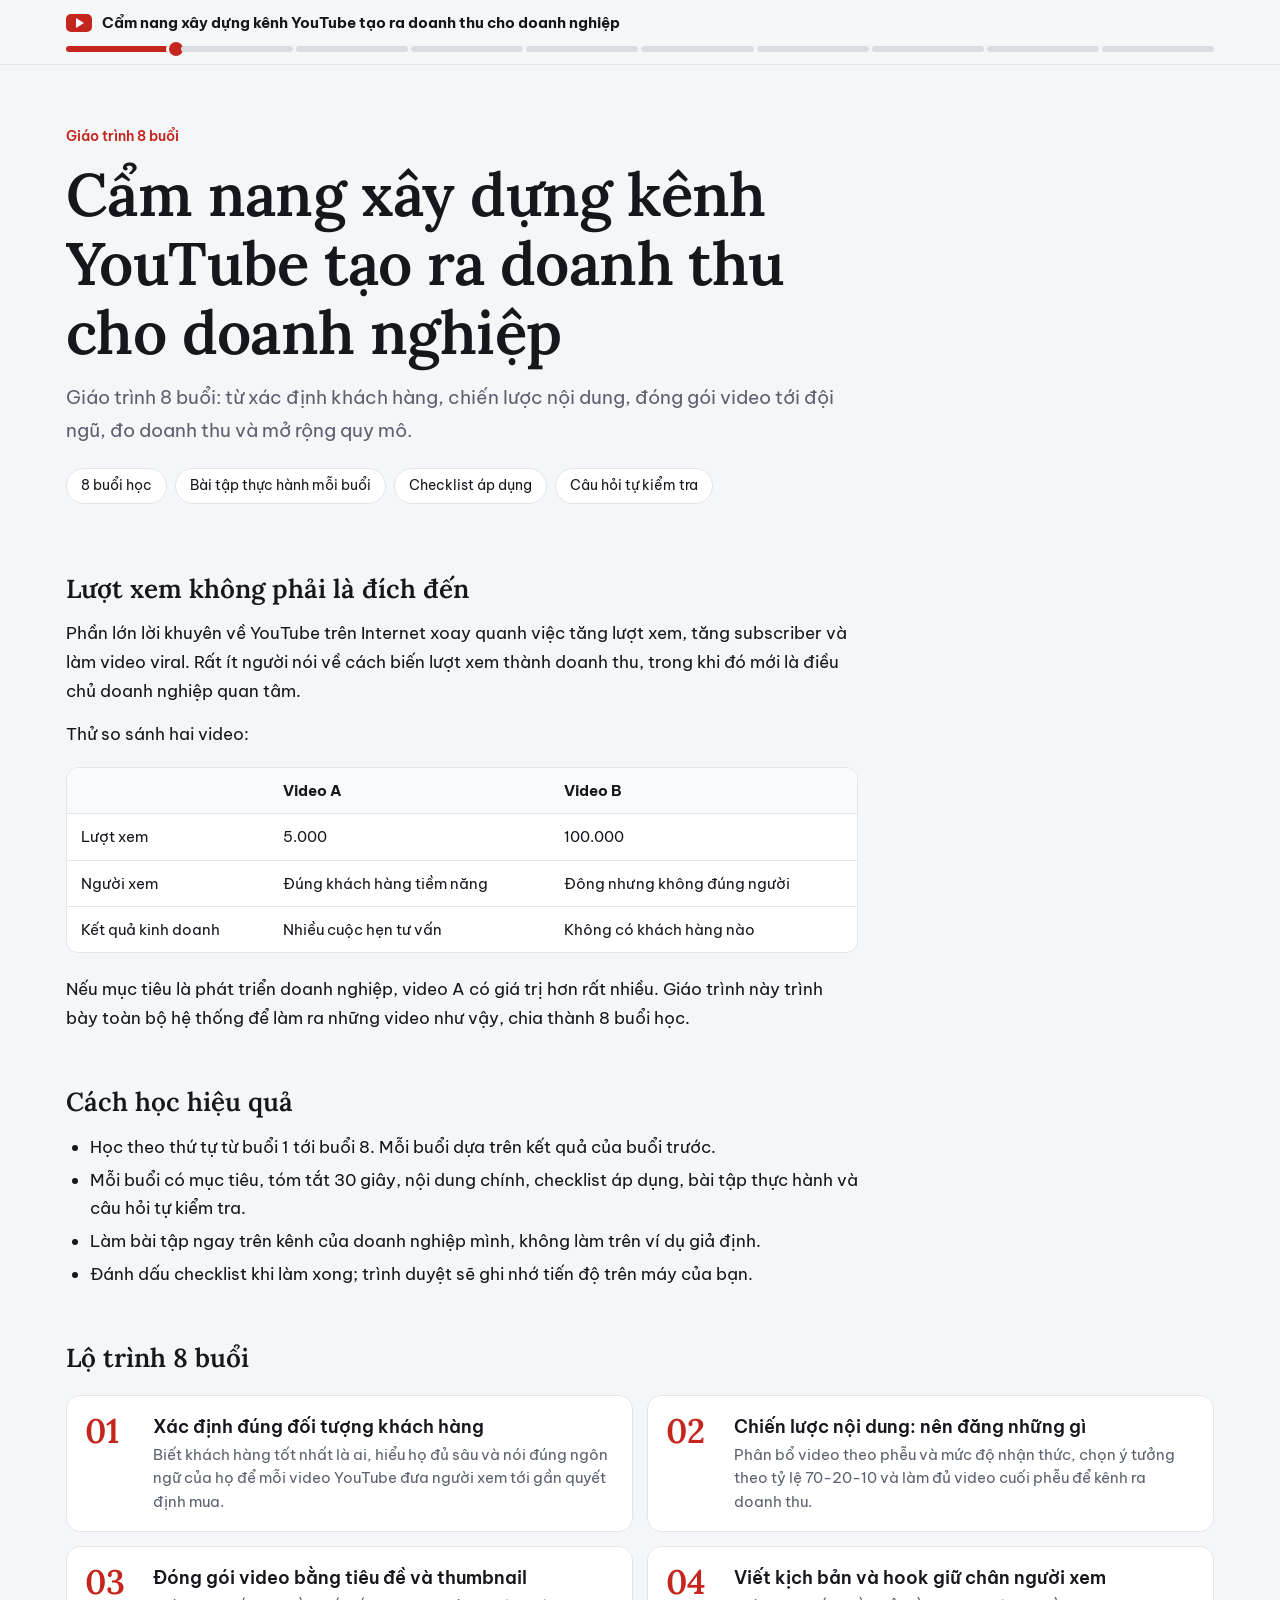
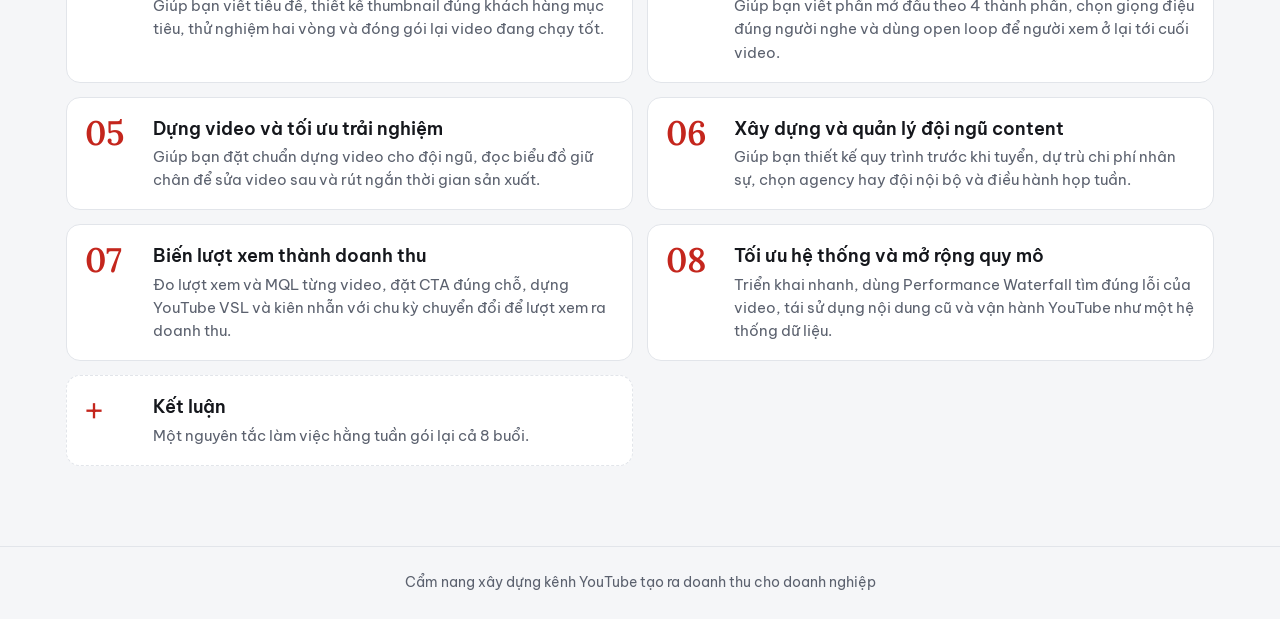
==== index.html @ d21af2de "Giáo trình 8 buổi: cẩm nang xây dựng kênh YouTube tạo ra doanh thu" ====
<!doctype html>
<html lang="vi">
<head>
<meta charset="utf-8">
<meta name="viewport" content="width=device-width, initial-scale=1">
<title>Cẩm nang xây dựng kênh YouTube tạo ra doanh thu cho doanh nghiệp</title>
<meta name="description" content="Giáo trình 8 buổi: từ xác định khách hàng, chiến lược nội dung, đóng gói video tới đội ngũ, đo doanh thu và mở rộng quy mô.">
<meta property="og:title" content="Cẩm nang xây dựng kênh YouTube tạo ra doanh thu cho doanh nghiệp">
<meta property="og:description" content="Giáo trình 8 buổi: từ xác định khách hàng, chiến lược nội dung, đóng gói video tới đội ngũ, đo doanh thu và mở rộng quy mô.">
<link rel="preconnect" href="https://fonts.googleapis.com"><link rel="preconnect" href="https://fonts.gstatic.com" crossorigin><link href="https://fonts.googleapis.com/css2?family=Be+Vietnam+Pro:wght@400;500;600;700&family=Lora:wght@500;600&display=swap&subset=vietnamese" rel="stylesheet">
<link rel="stylesheet" href="assets/style.css">
</head>
<body>
<header class="top"><div class="top-inner">
<a class="brand" href="index.html"><span class="play" aria-hidden="true"></span>Cẩm nang xây dựng kênh YouTube tạo ra doanh thu cho doanh nghiệp</a>
<nav class="chapters" aria-label="Các buổi học"><a href="index.html" class="current" aria-label="Trang chủ" aria-current=page><span>Trang chủ</span></a><a href="buoi-01.html" class="" aria-label="Buổi 1: Xác định đúng đối tượng khách hàng"><span>Buổi 1: Xác định đúng đối tượng khách hàng</span></a><a href="buoi-02.html" class="" aria-label="Buổi 2: Chiến lược nội dung: nên đăng những gì"><span>Buổi 2: Chiến lược nội dung: nên đăng những gì</span></a><a href="buoi-03.html" class="" aria-label="Buổi 3: Đóng gói video bằng tiêu đề và thumbnail"><span>Buổi 3: Đóng gói video bằng tiêu đề và thumbnail</span></a><a href="buoi-04.html" class="" aria-label="Buổi 4: Viết kịch bản và hook giữ chân người xem"><span>Buổi 4: Viết kịch bản và hook giữ chân người xem</span></a><a href="buoi-05.html" class="" aria-label="Buổi 5: Dựng video và tối ưu trải nghiệm"><span>Buổi 5: Dựng video và tối ưu trải nghiệm</span></a><a href="buoi-06.html" class="" aria-label="Buổi 6: Xây dựng và quản lý đội ngũ content"><span>Buổi 6: Xây dựng và quản lý đội ngũ content</span></a><a href="buoi-07.html" class="" aria-label="Buổi 7: Biến lượt xem thành doanh thu"><span>Buổi 7: Biến lượt xem thành doanh thu</span></a><a href="buoi-08.html" class="" aria-label="Buổi 8: Tối ưu hệ thống và mở rộng quy mô"><span>Buổi 8: Tối ưu hệ thống và mở rộng quy mô</span></a><a href="ket-luan.html" class="" aria-label="Kết luận"><span>Kết luận</span></a></nav>
</div></header>
<section class="hero"><p class="kicker">Giáo trình 8 buổi</p><h1>Cẩm nang xây dựng kênh YouTube tạo ra doanh thu cho doanh nghiệp</h1><p class="lede">Giáo trình 8 buổi: từ xác định khách hàng, chiến lược nội dung, đóng gói video tới đội ngũ, đo doanh thu và mở rộng quy mô.</p><ul class="meta"><li>8 buổi học</li><li>Bài tập thực hành mỗi buổi</li><li>Checklist áp dụng</li><li>Câu hỏi tự kiểm tra</li></ul></section><div class="home"><div class="home-text"><h2 id="luot-xem-khong-phai-la-dich-den">Lượt xem không phải là đích đến</h2>
<p>Phần lớn lời khuyên về YouTube trên Internet xoay quanh việc tăng lượt xem, tăng subscriber và làm video viral. Rất ít người nói về cách biến lượt xem thành doanh thu, trong khi đó mới là điều chủ doanh nghiệp quan tâm.</p>
<p>Thử so sánh hai video:</p>
<div class="table-wrap"><table>
<thead>
<tr>
<th></th>
<th>Video A</th>
<th>Video B</th>
</tr>
</thead>
<tbody>
<tr>
<td>Lượt xem</td>
<td>5.000</td>
<td>100.000</td>
</tr>
<tr>
<td>Người xem</td>
<td>Đúng khách hàng tiềm năng</td>
<td>Đông nhưng không đúng người</td>
</tr>
<tr>
<td>Kết quả kinh doanh</td>
<td>Nhiều cuộc hẹn tư vấn</td>
<td>Không có khách hàng nào</td>
</tr>
</tbody>
</table></div>
<p>Nếu mục tiêu là phát triển doanh nghiệp, video A có giá trị hơn rất nhiều. Giáo trình này trình bày toàn bộ hệ thống để làm ra những video như vậy, chia thành 8 buổi học.</p>
<h2 id="cach-hoc-hieu-qua">Cách học hiệu quả</h2>
<ul>
<li>Học theo thứ tự từ buổi 1 tới buổi 8. Mỗi buổi dựa trên kết quả của buổi trước.</li>
<li>Mỗi buổi có mục tiêu, tóm tắt 30 giây, nội dung chính, checklist áp dụng, bài tập thực hành và câu hỏi tự kiểm tra.</li>
<li>Làm bài tập ngay trên kênh của doanh nghiệp mình, không làm trên ví dụ giả định.</li>
<li>Đánh dấu checklist khi làm xong; trình duyệt sẽ ghi nhớ tiến độ trên máy của bạn.</li>
</ul></div><h2 id="lo-trinh">Lộ trình 8 buổi</h2><ol class="course-map"><li><a href="buoi-01.html"><span class="n">01</span><div><h3>Xác định đúng đối tượng khách hàng</h3><p>Biết khách hàng tốt nhất là ai, hiểu họ đủ sâu và nói đúng ngôn ngữ của họ để mỗi video YouTube đưa người xem tới gần quyết định mua.</p></div></a></li><li><a href="buoi-02.html"><span class="n">02</span><div><h3>Chiến lược nội dung: nên đăng những gì</h3><p>Phân bổ video theo phễu và mức độ nhận thức, chọn ý tưởng theo tỷ lệ 70-20-10 và làm đủ video cuối phễu để kênh ra doanh thu.</p></div></a></li><li><a href="buoi-03.html"><span class="n">03</span><div><h3>Đóng gói video bằng tiêu đề và thumbnail</h3><p>Giúp bạn viết tiêu đề, thiết kế thumbnail đúng khách hàng mục tiêu, thử nghiệm hai vòng và đóng gói lại video đang chạy tốt.</p></div></a></li><li><a href="buoi-04.html"><span class="n">04</span><div><h3>Viết kịch bản và hook giữ chân người xem</h3><p>Giúp bạn viết phần mở đầu theo 4 thành phần, chọn giọng điệu đúng người nghe và dùng open loop để người xem ở lại tới cuối video.</p></div></a></li><li><a href="buoi-05.html"><span class="n">05</span><div><h3>Dựng video và tối ưu trải nghiệm</h3><p>Giúp bạn đặt chuẩn dựng video cho đội ngũ, đọc biểu đồ giữ chân để sửa video sau và rút ngắn thời gian sản xuất.</p></div></a></li><li><a href="buoi-06.html"><span class="n">06</span><div><h3>Xây dựng và quản lý đội ngũ content</h3><p>Giúp bạn thiết kế quy trình trước khi tuyển, dự trù chi phí nhân sự, chọn agency hay đội nội bộ và điều hành họp tuần.</p></div></a></li><li><a href="buoi-07.html"><span class="n">07</span><div><h3>Biến lượt xem thành doanh thu</h3><p>Đo lượt xem và MQL từng video, đặt CTA đúng chỗ, dựng YouTube VSL và kiên nhẫn với chu kỳ chuyển đổi để lượt xem ra doanh thu.</p></div></a></li><li><a href="buoi-08.html"><span class="n">08</span><div><h3>Tối ưu hệ thống và mở rộng quy mô</h3><p>Triển khai nhanh, dùng Performance Waterfall tìm đúng lỗi của video, tái sử dụng nội dung cũ và vận hành YouTube như một hệ thống dữ liệu.</p></div></a></li><li class="end"><a href="ket-luan.html"><span class="n">+</span><div><h3>Kết luận</h3><p>Một nguyên tắc làm việc hằng tuần gói lại cả 8 buổi.</p></div></a></li></ol></div>
<footer>Cẩm nang xây dựng kênh YouTube tạo ra doanh thu cho doanh nghiệp</footer>
<script src="assets/app.js"></script>
</body>
</html>
---- assets/style.css ----
/* Cẩm nang YouTube doanh thu: giao diện dùng chung */
:root {
  --paper: #f5f6f8;
  --surface: #ffffff;
  --ink: #15171c;
  --muted: #5b616e;
  --line: #e2e5ea;
  --accent: #c4261d;
  --accent-soft: #fbe9e7;
  --note: #1f5f8b;
  --note-soft: #e8f1f8;
  --warn: #9a5b00;
  --warn-soft: #fdf3e2;
  --ok: #24704a;
  --ok-soft: #e7f4ec;
  --rail: #d9dce2;
  --serif: "Lora", Georgia, serif;
  --sans: "Be Vietnam Pro", system-ui, sans-serif;
  --measure: 72ch;
  color-scheme: light;
}
@media (prefers-color-scheme: dark) {
  :root {
    --paper: #121419; --surface: #1a1d24; --ink: #eceef2; --muted: #a3a9b6; --line: #2b2f39;
    --accent: #ff5a4e; --accent-soft: #3a1d1b; --note: #7cb8e6; --note-soft: #172634;
    --warn: #f0b456; --warn-soft: #33270f; --ok: #6fcf98; --ok-soft: #13291d; --rail: #343947;
    color-scheme: dark;
  }
}
* { box-sizing: border-box; }
html { scroll-behavior: smooth; }
@media (prefers-reduced-motion: reduce) { html { scroll-behavior: auto; } }
body { margin: 0; background: var(--paper); color: var(--ink); font: 400 17px/1.7 var(--sans); -webkit-font-smoothing: antialiased; }
a { color: var(--accent); text-underline-offset: 3px; }
a:focus-visible, button:focus-visible, input:focus-visible, summary:focus-visible { outline: 3px solid var(--accent); outline-offset: 2px; border-radius: 4px; }

/* Thanh trên cùng và thanh chương kiểu video */
.top { position: sticky; top: 0; z-index: 10; background: color-mix(in srgb, var(--paper) 92%, transparent); backdrop-filter: blur(8px); border-bottom: 1px solid var(--line); }
.top-inner { max-width: 1180px; margin: 0 auto; padding: 10px 16px 12px; }
.brand { display: flex; align-items: center; gap: 10px; text-decoration: none; color: var(--ink); font-weight: 700; font-size: 15px; }
.brand .play { width: 26px; height: 18px; border-radius: 5px; background: var(--accent); position: relative; flex: none; }
.brand .play::after { content: ""; position: absolute; left: 10px; top: 4px; border-left: 8px solid #fff; border-top: 5px solid transparent; border-bottom: 5px solid transparent; }
.chapters { display: grid; grid-template-columns: repeat(10, 1fr); gap: 3px; margin-top: 10px; }
.chapters a { display: block; height: 6px; border-radius: 3px; background: var(--rail); position: relative; }
.chapters a.done { background: color-mix(in srgb, var(--accent) 45%, var(--rail)); }
.chapters a.current { background: var(--accent); }
.chapters a.current::after { content: ""; position: absolute; right: -5px; top: -4px; width: 14px; height: 14px; border-radius: 50%; background: var(--accent); box-shadow: 0 0 0 3px var(--paper); }
.chapters a span { position: absolute; left: 0; top: 12px; font-size: 11px; color: var(--muted); white-space: nowrap; opacity: 0; pointer-events: none; transition: opacity .15s; }
.chapters a:hover span, .chapters a:focus-visible span { opacity: 1; }

/* Khung trang */
.layout { max-width: 1180px; margin: 0 auto; padding: 32px 16px 80px; display: grid; grid-template-columns: 240px minmax(0, 1fr); gap: 56px; }
.toc { position: sticky; top: 92px; align-self: start; font-size: 14px; max-height: calc(100vh - 110px); overflow: auto; }
.toc h2 { font: 600 12px/1.4 var(--sans); color: var(--muted); margin: 0 0 10px; }
.toc ol { list-style: none; margin: 0; padding: 0; border-left: 2px solid var(--line); }
.toc li a { display: block; padding: 5px 0 5px 14px; margin-left: -2px; border-left: 2px solid transparent; color: var(--muted); text-decoration: none; line-height: 1.4; }
.toc li a:hover { color: var(--ink); }
.toc li a.active { color: var(--accent); border-left-color: var(--accent); font-weight: 600; }
main { min-width: 0; max-width: var(--measure); }

/* Đầu trang buổi học */
.lesson-head { margin-bottom: 36px; }
.kicker { display: inline-flex; align-items: center; gap: 8px; font-weight: 600; font-size: 14px; color: var(--accent); margin: 0 0 12px; }
.kicker .num { display: inline-grid; place-items: center; min-width: 30px; height: 30px; padding: 0 8px; border-radius: 8px; background: var(--accent); color: #fff; font-size: 14px; }
h1 { font: 600 clamp(30px, 4.4vw, 46px)/1.15 var(--serif); letter-spacing: -.01em; margin: 0 0 14px; }
.lede { font-size: 19px; color: var(--muted); margin: 0; }
h2 { font: 600 26px/1.3 var(--serif); margin: 52px 0 14px; scroll-margin-top: 96px; }
h3 { font: 600 19px/1.4 var(--sans); margin: 30px 0 8px; scroll-margin-top: 96px; }
p { margin: 0 0 14px; }
ul, ol { padding-left: 24px; margin: 0 0 16px; }
li { margin: 4px 0; }
strong { font-weight: 650; }

/* Bảng */
.table-wrap { overflow-x: auto; margin: 18px 0 22px; border: 1px solid var(--line); border-radius: 12px; background: var(--surface); }
table { border-collapse: collapse; width: 100%; font-size: 15px; line-height: 1.55; }
th, td { text-align: left; vertical-align: top; padding: 11px 14px; border-bottom: 1px solid var(--line); }
th { font-weight: 650; background: color-mix(in srgb, var(--surface) 80%, var(--line)); }
tr:last-child td { border-bottom: 0; }

/* Hộp nhấn */
blockquote { margin: 22px 0; padding: 14px 18px; border-radius: 10px; border-left: 4px solid var(--line); background: var(--surface); }
blockquote p:last-child { margin-bottom: 0; }
.callout-label { display: block; font-size: 13px; font-weight: 700; margin-bottom: 4px; }
.callout-ghi-nho { border-left-color: var(--accent); background: var(--accent-soft); }
.callout-ghi-nho .callout-label { color: var(--accent); }
.callout-luu-y { border-left-color: var(--warn); background: var(--warn-soft); }
.callout-luu-y .callout-label { color: var(--warn); }
.callout-vi-du { border-left-color: var(--note); background: var(--note-soft); }
.callout-vi-du .callout-label { color: var(--note); }
.callout-tom-tat { border: 1px solid var(--line); border-left: 4px solid var(--ink); font-size: 18px; }

/* Mục tiêu */
.goals { list-style: none; padding: 0; display: grid; gap: 8px; }
.goals li { background: var(--surface); border: 1px solid var(--line); border-radius: 10px; padding: 10px 14px 10px 42px; position: relative; margin: 0; }
.goals li::before { content: ""; position: absolute; left: 15px; top: 17px; width: 12px; height: 12px; border-radius: 50%; border: 3px solid var(--accent); }

/* Checklist */
.checklist { list-style: none; padding: 0; }
.checklist li { margin: 0; border-bottom: 1px dashed var(--line); }
.checklist label { display: flex; gap: 12px; padding: 10px 2px; cursor: pointer; }
.checklist input { width: 20px; height: 20px; margin-top: 4px; accent-color: var(--ok); flex: none; }
.checklist input:checked + span { color: var(--muted); text-decoration: line-through; text-decoration-color: var(--ok); }
.progress-note { font-size: 14px; color: var(--muted); }

/* Câu hỏi tự kiểm tra */
.quiz { counter-reset: q; list-style: none; padding: 0; }
.quiz li { counter-increment: q; background: var(--surface); border: 1px solid var(--line); border-radius: 10px; padding: 12px 16px 12px 50px; position: relative; margin: 0 0 10px; }
.quiz li::before { content: counter(q); position: absolute; left: 14px; top: 12px; width: 24px; height: 24px; border-radius: 6px; background: var(--ink); color: var(--paper); font-size: 13px; font-weight: 700; display: grid; place-items: center; }
.quiz details { margin-top: 6px; font-size: 15px; color: var(--muted); }
.quiz summary { cursor: pointer; color: var(--accent); font-weight: 600; }

/* Điều hướng cuối trang */
.pager { display: grid; grid-template-columns: 1fr 1fr; gap: 14px; margin-top: 64px; }
.pager a { display: block; padding: 16px 18px; border: 1px solid var(--line); border-radius: 12px; background: var(--surface); text-decoration: none; color: var(--ink); }
.pager a:hover { border-color: var(--accent); }
.pager small { display: block; color: var(--muted); font-size: 13px; }
.pager .next { text-align: right; grid-column: 2; }

/* Trang chủ */
.hero { max-width: 1180px; margin: 0 auto; padding: 56px 16px 8px; }
.hero h1 { max-width: 20ch; font-size: clamp(34px, 5.4vw, 60px); }
.hero .lede { max-width: 62ch; }
.hero .meta { display: flex; flex-wrap: wrap; gap: 8px; margin: 22px 0 0; padding: 0; list-style: none; }
.hero .meta li { border: 1px solid var(--line); background: var(--surface); border-radius: 99px; padding: 5px 14px; font-size: 14px; margin: 0; }
.home { max-width: 1180px; margin: 0 auto; padding: 8px 16px 80px; }
.home-text { max-width: var(--measure); }
.course-map { list-style: none; padding: 0; margin: 20px 0 0; display: grid; grid-template-columns: repeat(2, minmax(0, 1fr)); gap: 14px; }
.course-map li { margin: 0; }
.course-map a { display: grid; grid-template-columns: 54px 1fr; gap: 14px; height: 100%; padding: 18px; border: 1px solid var(--line); border-radius: 14px; background: var(--surface); text-decoration: none; color: var(--ink); }
.course-map a:hover { border-color: var(--accent); }
.course-map .n { font: 600 34px/1 var(--serif); color: var(--accent); }
.course-map h3 { margin: 0 0 4px; font-size: 18px; }
.course-map p { margin: 0; font-size: 15px; color: var(--muted); line-height: 1.55; }
.course-map .end a { border-style: dashed; }

footer { border-top: 1px solid var(--line); padding: 24px 16px; text-align: center; font-size: 14px; color: var(--muted); }

@media (max-width: 900px) {
  .layout { grid-template-columns: 1fr; gap: 0; padding-top: 22px; }
  .toc { display: none; }
  .course-map { grid-template-columns: 1fr; }
  body { font-size: 16px; }
}
@media print {
  .top, .toc, .pager, footer { display: none; }
  .layout { display: block; padding: 0; }
  body { background: #fff; color: #000; font-size: 12pt; }
  h2 { break-after: avoid; }
  blockquote, table, .quiz li { break-inside: avoid; }
  .quiz details { display: block; }
  .quiz details > *:not(summary) { display: block; }
}
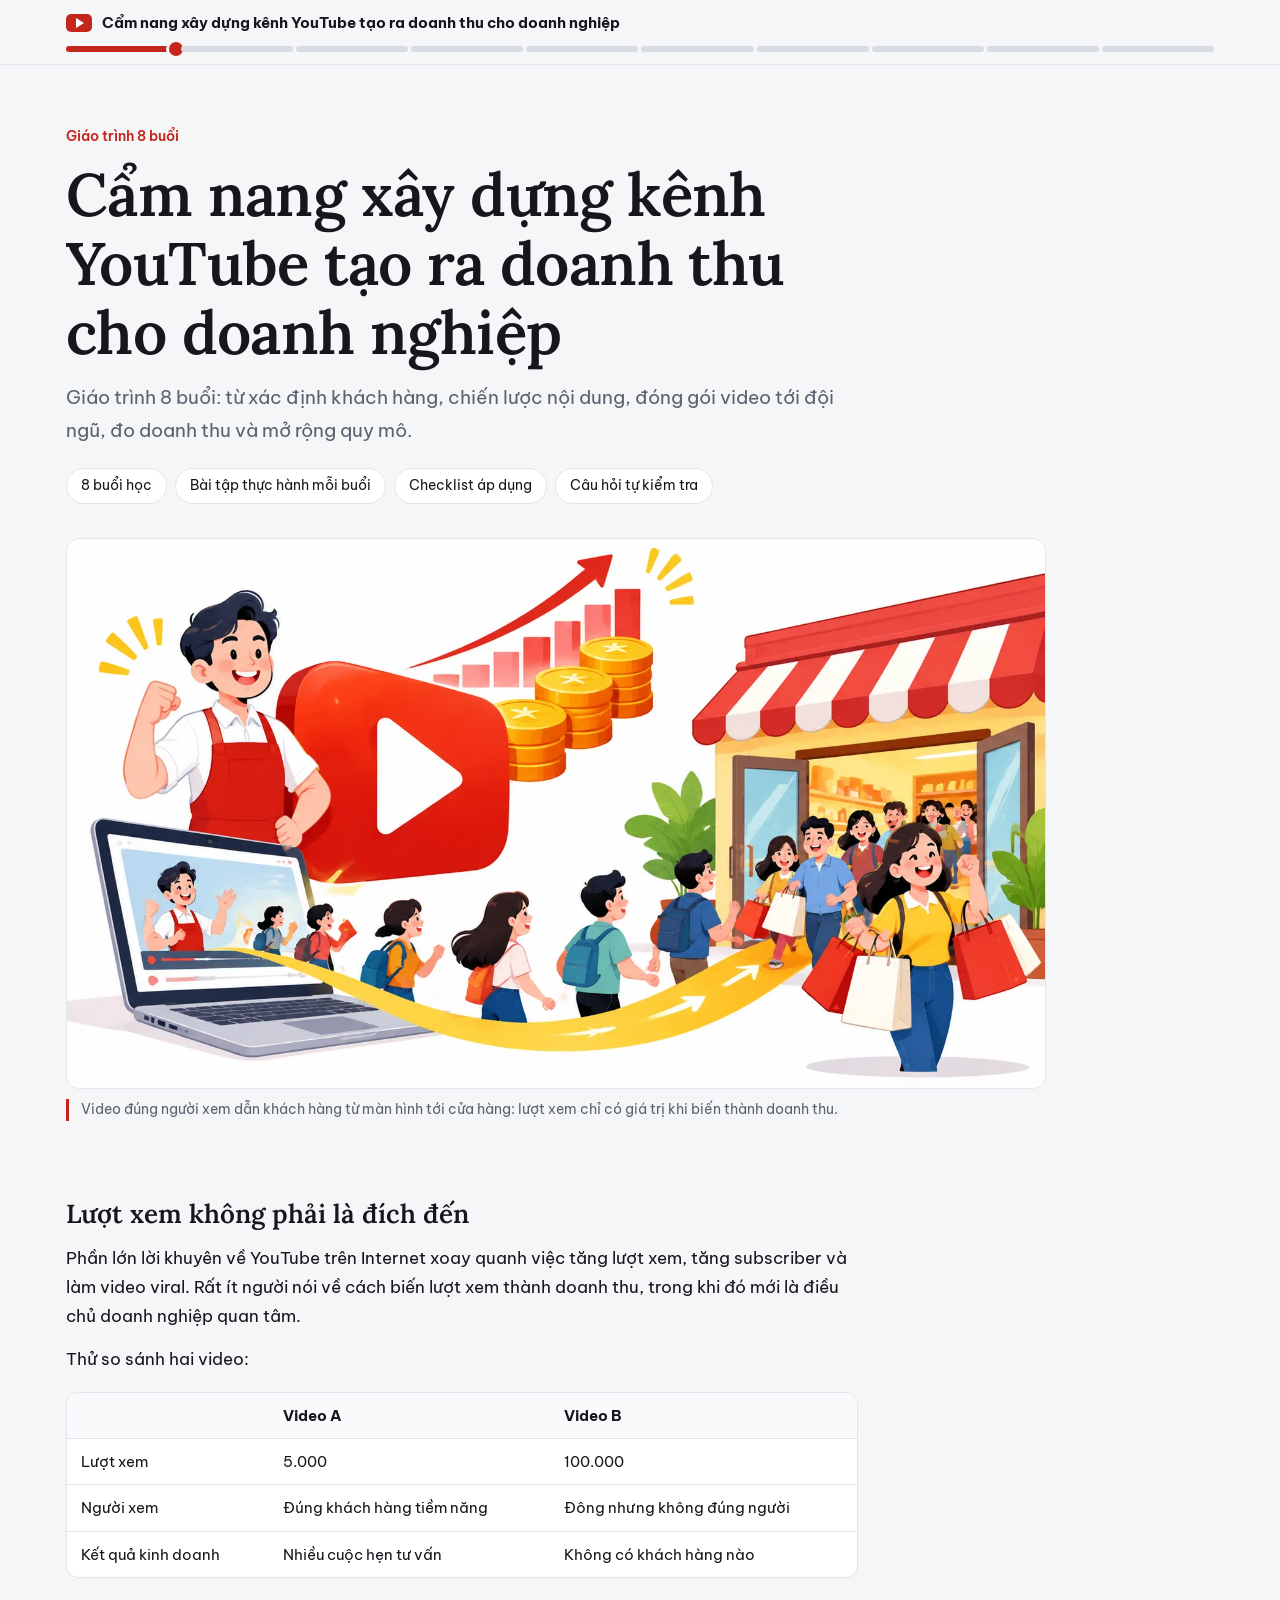
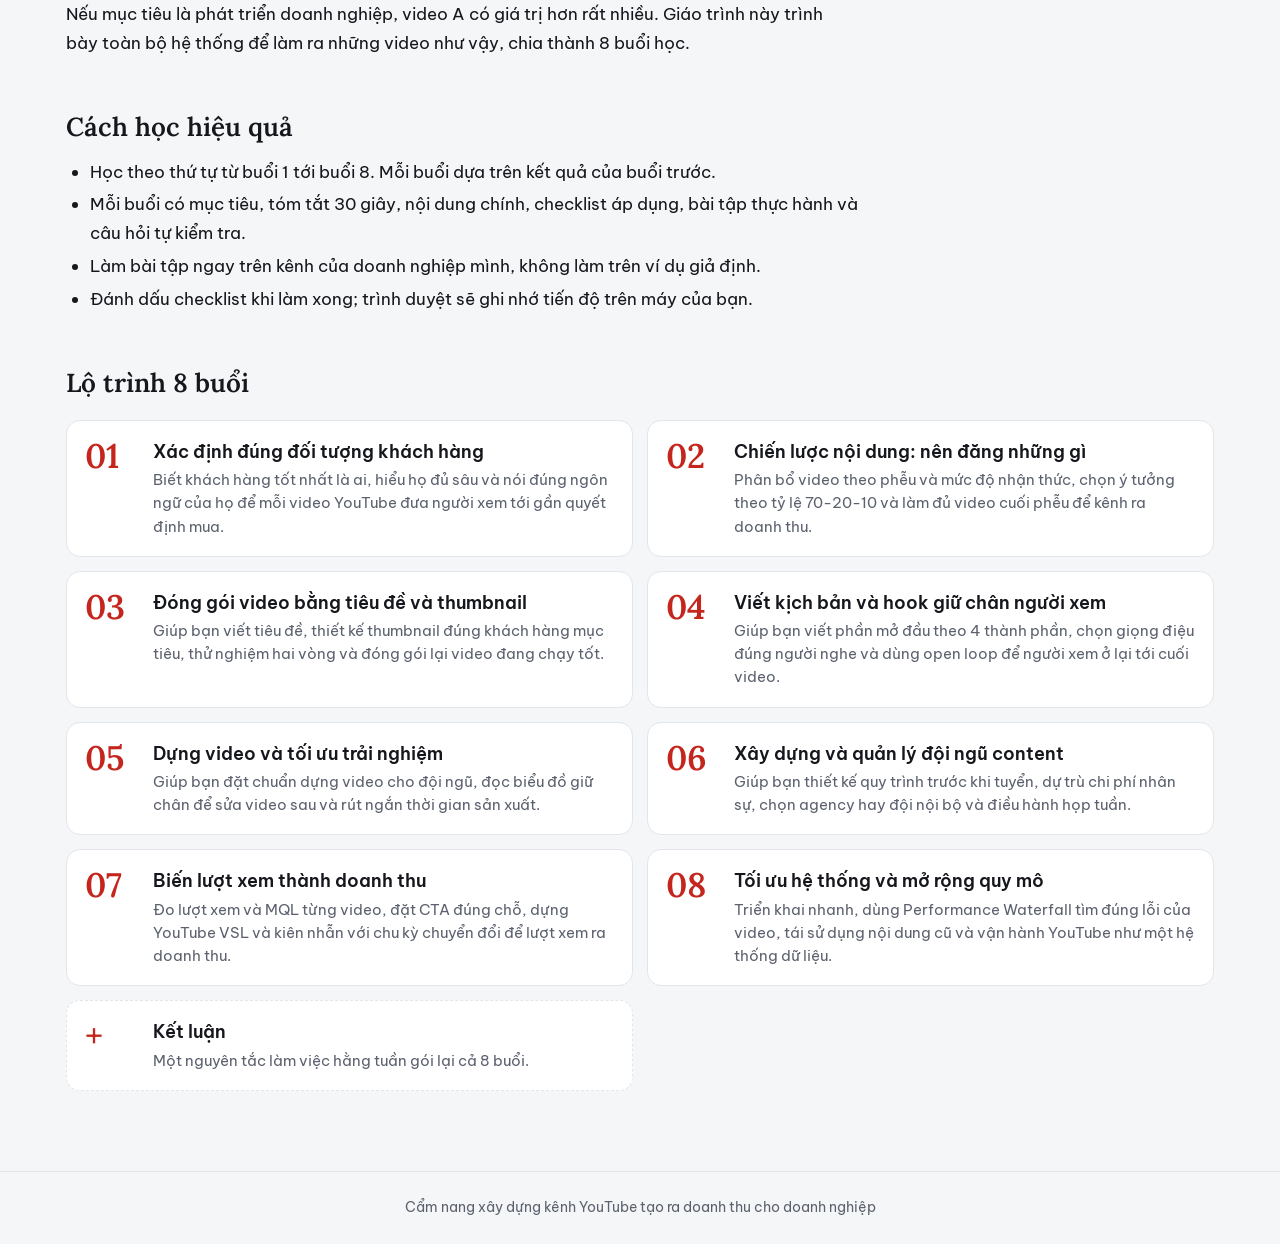
==== commit e722caee: "Thêm hình minh họa cho trang chủ và 8 buổi" ====
--- a/index.html
+++ b/index.html
@@ -15,7 +15,7 @@
 <a class="brand" href="index.html"><span class="play" aria-hidden="true"></span>Cẩm nang xây dựng kênh YouTube tạo ra doanh thu cho doanh nghiệp</a>
 <nav class="chapters" aria-label="Các buổi học"><a href="index.html" class="current" aria-label="Trang chủ" aria-current=page><span>Trang chủ</span></a><a href="buoi-01.html" class="" aria-label="Buổi 1: Xác định đúng đối tượng khách hàng"><span>Buổi 1: Xác định đúng đối tượng khách hàng</span></a><a href="buoi-02.html" class="" aria-label="Buổi 2: Chiến lược nội dung: nên đăng những gì"><span>Buổi 2: Chiến lược nội dung: nên đăng những gì</span></a><a href="buoi-03.html" class="" aria-label="Buổi 3: Đóng gói video bằng tiêu đề và thumbnail"><span>Buổi 3: Đóng gói video bằng tiêu đề và thumbnail</span></a><a href="buoi-04.html" class="" aria-label="Buổi 4: Viết kịch bản và hook giữ chân người xem"><span>Buổi 4: Viết kịch bản và hook giữ chân người xem</span></a><a href="buoi-05.html" class="" aria-label="Buổi 5: Dựng video và tối ưu trải nghiệm"><span>Buổi 5: Dựng video và tối ưu trải nghiệm</span></a><a href="buoi-06.html" class="" aria-label="Buổi 6: Xây dựng và quản lý đội ngũ content"><span>Buổi 6: Xây dựng và quản lý đội ngũ content</span></a><a href="buoi-07.html" class="" aria-label="Buổi 7: Biến lượt xem thành doanh thu"><span>Buổi 7: Biến lượt xem thành doanh thu</span></a><a href="buoi-08.html" class="" aria-label="Buổi 8: Tối ưu hệ thống và mở rộng quy mô"><span>Buổi 8: Tối ưu hệ thống và mở rộng quy mô</span></a><a href="ket-luan.html" class="" aria-label="Kết luận"><span>Kết luận</span></a></nav>
 </div></header>
-<section class="hero"><p class="kicker">Giáo trình 8 buổi</p><h1>Cẩm nang xây dựng kênh YouTube tạo ra doanh thu cho doanh nghiệp</h1><p class="lede">Giáo trình 8 buổi: từ xác định khách hàng, chiến lược nội dung, đóng gói video tới đội ngũ, đo doanh thu và mở rộng quy mô.</p><ul class="meta"><li>8 buổi học</li><li>Bài tập thực hành mỗi buổi</li><li>Checklist áp dụng</li><li>Câu hỏi tự kiểm tra</li></ul></section><div class="home"><div class="home-text"><h2 id="luot-xem-khong-phai-la-dich-den">Lượt xem không phải là đích đến</h2>
+<section class="hero"><p class="kicker">Giáo trình 8 buổi</p><h1>Cẩm nang xây dựng kênh YouTube tạo ra doanh thu cho doanh nghiệp</h1><p class="lede">Giáo trình 8 buổi: từ xác định khách hàng, chiến lược nội dung, đóng gói video tới đội ngũ, đo doanh thu và mở rộng quy mô.</p><ul class="meta"><li>8 buổi học</li><li>Bài tập thực hành mỗi buổi</li><li>Checklist áp dụng</li><li>Câu hỏi tự kiểm tra</li></ul><figure class="illus"><img src="assets/img/trang-chu.webp" alt="Video đúng người xem dẫn khách hàng từ màn hình tới cửa hàng: lượt xem chỉ có giá trị khi biến thành doanh thu." width="1600" height="900" fetchpriority="high" decoding="async"><figcaption>Video đúng người xem dẫn khách hàng từ màn hình tới cửa hàng: lượt xem chỉ có giá trị khi biến thành doanh thu.</figcaption></figure></section><div class="home"><div class="home-text"><h2 id="luot-xem-khong-phai-la-dich-den">Lượt xem không phải là đích đến</h2>
 <p>Phần lớn lời khuyên về YouTube trên Internet xoay quanh việc tăng lượt xem, tăng subscriber và làm video viral. Rất ít người nói về cách biến lượt xem thành doanh thu, trong khi đó mới là điều chủ doanh nghiệp quan tâm.</p>
 <p>Thử so sánh hai video:</p>
 <div class="table-wrap"><table>
--- a/assets/style.css
+++ b/assets/style.css
@@ -90,6 +90,12 @@
 .callout-vi-du .callout-label { color: var(--note); }
 .callout-tom-tat { border: 1px solid var(--line); border-left: 4px solid var(--ink); font-size: 18px; }
 
+/* Hình minh họa */
+.illus { margin: 26px 0 8px; }
+.illus img { display: block; width: 100%; height: auto; aspect-ratio: 16 / 9; object-fit: cover; border-radius: 14px; background: #fff; border: 1px solid var(--line); }
+.illus figcaption { font-size: 14px; line-height: 1.55; color: var(--muted); margin-top: 10px; padding-left: 12px; border-left: 3px solid var(--accent); }
+.hero .illus { max-width: 980px; margin-top: 34px; }
+
 /* Mục tiêu */
 .goals { list-style: none; padding: 0; display: grid; gap: 8px; }
 .goals li { background: var(--surface); border: 1px solid var(--line); border-radius: 10px; padding: 10px 14px 10px 42px; position: relative; margin: 0; }
